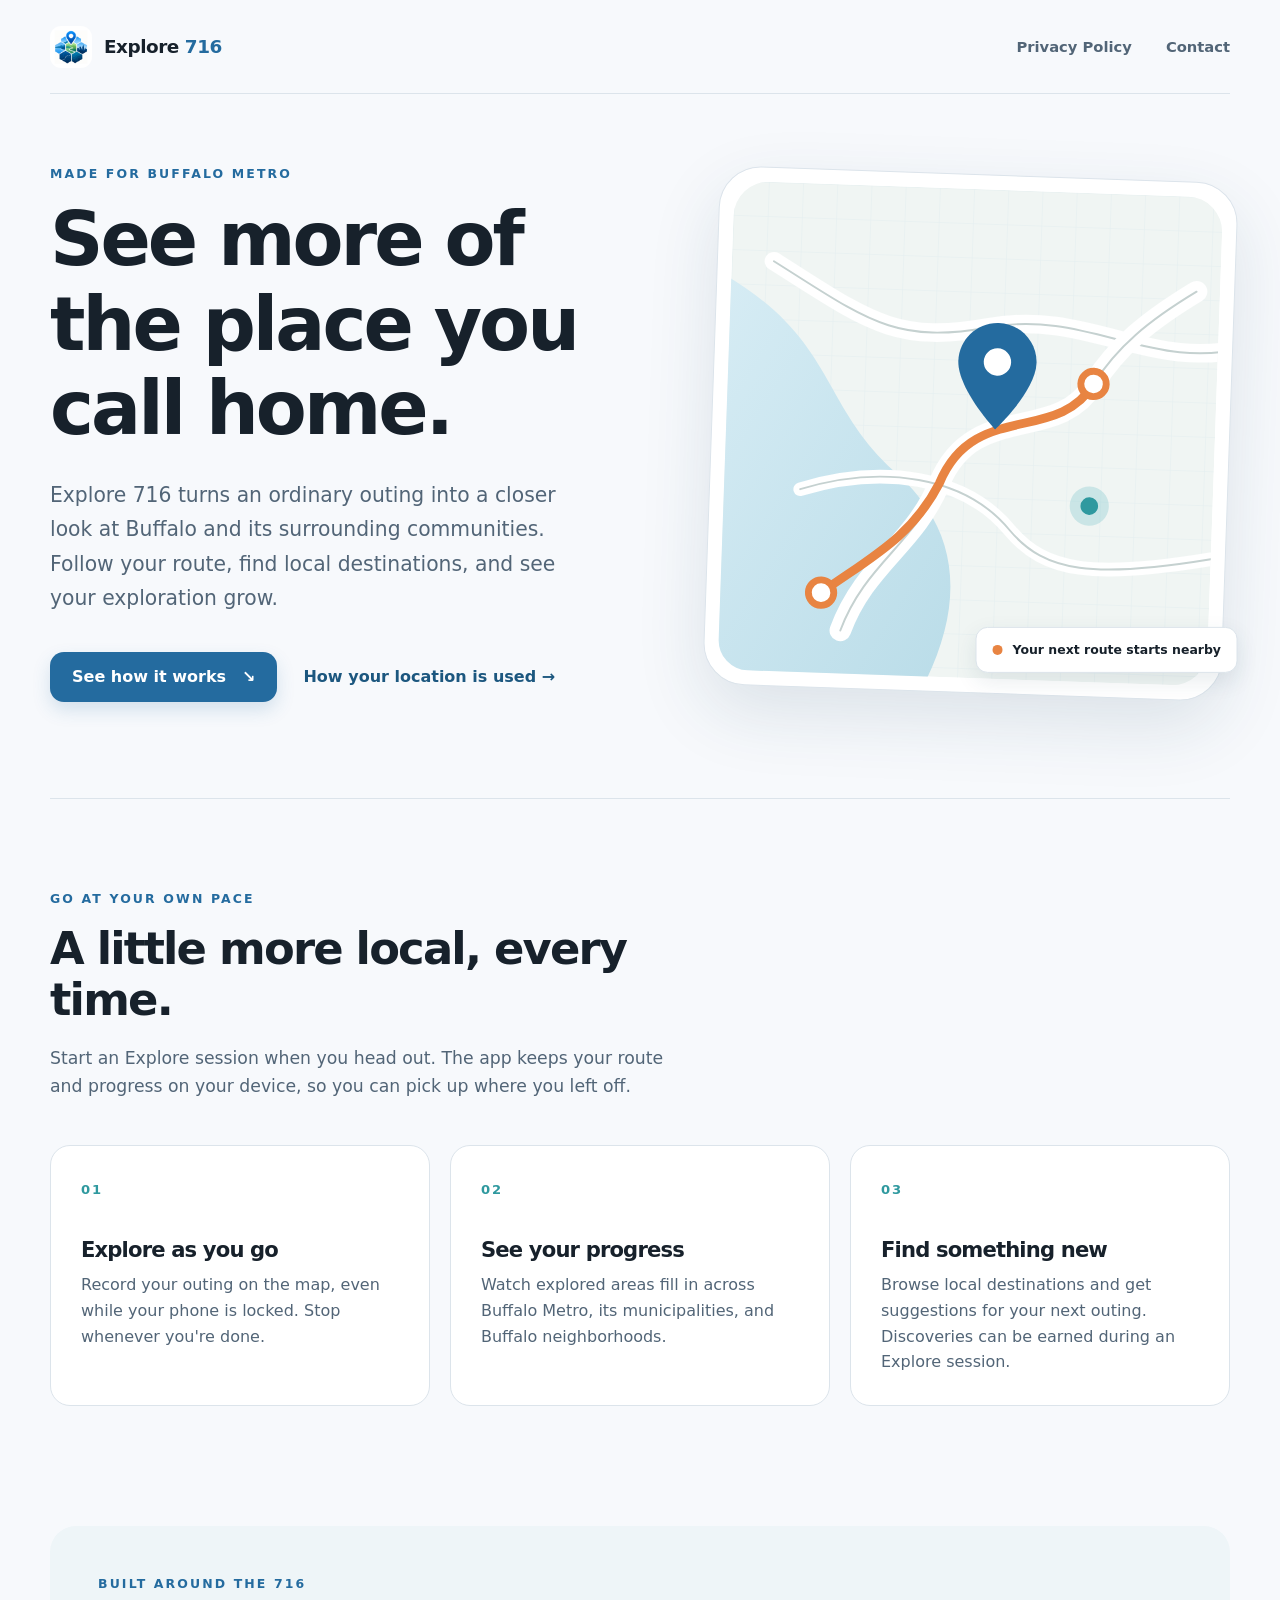
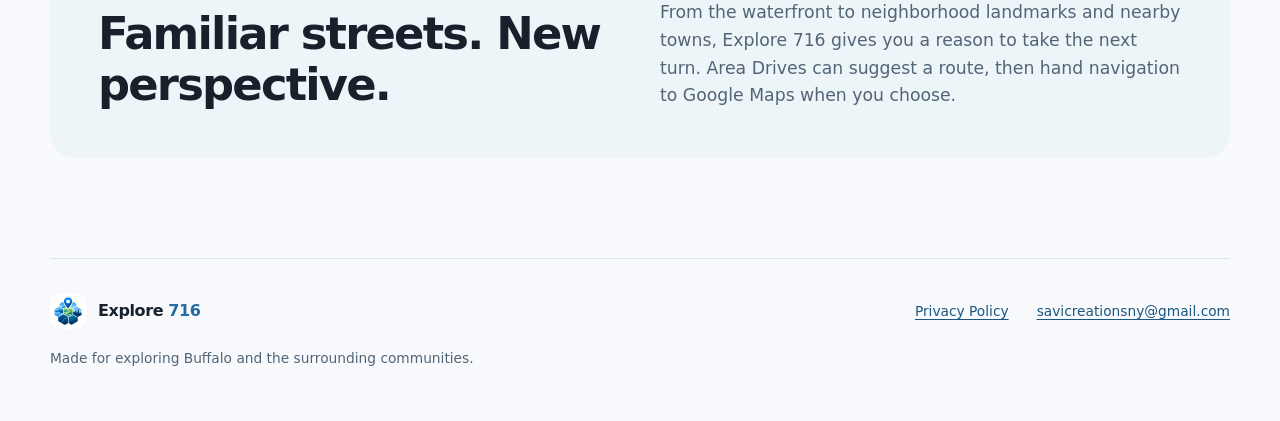
==== index.html @ f7d8512b "Publish Explore 716 website and privacy policy" ====
<!doctype html>
<html lang="en">
<head>
  <meta charset="utf-8">
  <meta name="viewport" content="width=device-width, initial-scale=1">
  <meta name="theme-color" content="#f7f9fc">
  <meta name="description" content="Explore 716 helps you discover Buffalo and its surrounding communities, record your outings, and see where you've explored.">
  <title>Explore 716 — Get out and see more of Buffalo</title>
  <link rel="icon" type="image/png" href="./assets/explore716-icon.png">
  <link rel="stylesheet" href="./styles.css">
</head>
<body>
  <a class="skip-link" href="#main">Skip to content</a>
  <header class="site-header wrap">
    <a class="brand" href="./" aria-label="Explore 716 home">
      <img src="./assets/explore716-icon.png" width="42" height="42" alt="">
      <span>Explore <strong>716</strong></span>
    </a>
    <nav aria-label="Main navigation">
      <a href="./privacy/">Privacy Policy</a>
      <a href="mailto:savicreationsny@gmail.com">Contact</a>
    </nav>
  </header>

  <main id="main">
    <section class="hero wrap" aria-labelledby="hero-title">
      <div class="hero-copy">
        <p class="eyebrow">MADE FOR BUFFALO METRO</p>
        <h1 id="hero-title">See more of the place you call home.</h1>
        <p class="hero-lede">Explore 716 turns an ordinary outing into a closer look at Buffalo and its surrounding communities. Follow your route, find local destinations, and see your exploration grow.</p>
        <div class="hero-actions">
          <a class="button button-primary" href="#how-it-works">See how it works <span aria-hidden="true">↘</span></a>
          <a class="text-link" href="./privacy/">How your location is used <span aria-hidden="true">→</span></a>
        </div>
      </div>
      <div class="hero-art" aria-hidden="true">
        <svg viewBox="0 0 500 500" role="presentation">
          <defs>
            <pattern id="grid" width="35" height="35" patternUnits="userSpaceOnUse"><path d="M 35 0 L 0 0 0 35" fill="none" stroke="#dce9ed" stroke-width="1"/></pattern>
            <linearGradient id="water" x1="0" y1="0" x2="1" y2="1"><stop stop-color="#d8edf5"/><stop offset="1" stop-color="#b9dce8"/></linearGradient>
          </defs>
          <rect width="500" height="500" rx="36" fill="#f0f5f3"/>
          <rect width="500" height="500" rx="36" fill="url(#grid)" opacity=".65"/>
          <path d="M-30 85 C110 150 91 222 173 291 C245 349 257 432 195 540 L-30 540Z" fill="url(#water)"/>
          <path d="M43 81 C138 136 168 162 264 141 C368 118 433 183 533 151" fill="none" stroke="#fff" stroke-width="19" stroke-linecap="round"/>
          <path d="M43 81 C138 136 168 162 264 141 C368 118 433 183 533 151" fill="none" stroke="#c5d1d0" stroke-width="2" stroke-linecap="round"/>
          <path d="M124 456 C147 387 196 366 220 302 C252 216 339 258 374 195 C397 156 427 129 476 97" fill="none" stroke="#fff" stroke-width="22" stroke-linecap="round"/>
          <path d="M124 456 C147 387 196 366 220 302 C252 216 339 258 374 195 C397 156 427 129 476 97" fill="none" stroke="#c5d1d0" stroke-width="2" stroke-linecap="round"/>
          <path d="M78 313 C160 285 246 293 294 348 C331 389 381 394 500 370" fill="none" stroke="#fff" stroke-width="14" stroke-linecap="round"/>
          <path d="M78 313 C160 285 246 293 294 348 C331 389 381 394 500 370" fill="none" stroke="#c5d1d0" stroke-width="2" stroke-linecap="round"/>
          <path d="M103 418 C151 381 193 359 220 302 C252 216 339 258 374 195" fill="none" stroke="#e88442" stroke-width="9" stroke-linecap="round" stroke-linejoin="round"/>
          <circle cx="103" cy="418" r="13" fill="#fff" stroke="#e88442" stroke-width="7"/>
          <circle cx="374" cy="195" r="13" fill="#fff" stroke="#e88442" stroke-width="7"/>
          <path d="M275 136 c-22 0-40 18-40 40 0 29 40 69 40 69s40-40 40-69c0-22-18-40-40-40Z" fill="#246b9f"/>
          <circle cx="275" cy="176" r="14" fill="#fff"/>
          <circle cx="374" cy="320" r="20" fill="#43aeb5" opacity=".22"/>
          <circle cx="374" cy="320" r="9" fill="#2f999f"/>
        </svg>
        <div class="art-label"><span class="art-label-dot"></span> Your next route starts nearby</div>
      </div>
    </section>

    <section id="how-it-works" class="section wrap" aria-labelledby="how-title">
      <div class="section-heading">
        <p class="eyebrow">GO AT YOUR OWN PACE</p>
        <h2 id="how-title">A little more local, every time.</h2>
        <p>Start an Explore session when you head out. The app keeps your route and progress on your device, so you can pick up where you left off.</p>
      </div>
      <div class="feature-grid">
        <article class="feature">
          <span class="feature-number">01</span>
          <h3>Explore as you go</h3>
          <p>Record your outing on the map, even while your phone is locked. Stop whenever you're done.</p>
        </article>
        <article class="feature">
          <span class="feature-number">02</span>
          <h3>See your progress</h3>
          <p>Watch explored areas fill in across Buffalo Metro, its municipalities, and Buffalo neighborhoods.</p>
        </article>
        <article class="feature">
          <span class="feature-number">03</span>
          <h3>Find something new</h3>
          <p>Browse local destinations and get suggestions for your next outing. Discoveries can be earned during an Explore session.</p>
        </article>
      </div>
    </section>

    <section class="callout wrap" aria-labelledby="local-title">
      <div>
        <p class="eyebrow">BUILT AROUND THE 716</p>
        <h2 id="local-title">Familiar streets. New perspective.</h2>
      </div>
      <p>From the waterfront to neighborhood landmarks and nearby towns, Explore 716 gives you a reason to take the next turn. Area Drives can suggest a route, then hand navigation to Google Maps when you choose.</p>
    </section>
  </main>

  <footer class="footer wrap">
    <div class="brand footer-brand"><img src="./assets/explore716-icon.png" width="36" height="36" alt=""><span>Explore <strong>716</strong></span></div>
    <div class="footer-links">
      <a href="./privacy/">Privacy Policy</a>
      <a href="mailto:savicreationsny@gmail.com">savicreationsny@gmail.com</a>
    </div>
    <p>Made for exploring Buffalo and the surrounding communities.</p>
  </footer>
</body>
</html>
---- styles.css ----
:root {
  color-scheme: light;
  --bg: #f7f9fc;
  --surface: #ffffff;
  --surface-tint: #eef5f8;
  --ink: #17212b;
  --muted: #526577;
  --blue: #246b9f;
  --blue-dark: #1c577f;
  --teal: #2f999f;
  --orange: #e88442;
  --line: #dce4eb;
  font-family: Inter, ui-sans-serif, system-ui, -apple-system, BlinkMacSystemFont, "Segoe UI", sans-serif;
}

* { box-sizing: border-box; }
html { scroll-behavior: smooth; }
body { margin: 0; background: var(--bg); color: var(--ink); line-height: 1.6; }
img, svg { display: block; max-width: 100%; }
a { color: var(--blue-dark); text-underline-offset: .2em; }
a:hover { color: var(--blue); }
a:focus-visible { outline: 3px solid var(--orange); outline-offset: 4px; border-radius: 4px; }
.wrap { width: min(1180px, calc(100% - 48px)); margin-inline: auto; }
.skip-link { position: absolute; top: -100px; left: 16px; z-index: 10; padding: 10px 16px; background: var(--ink); color: #fff; }
.skip-link:focus { top: 12px; }

.site-header { min-height: 94px; display: flex; align-items: center; justify-content: space-between; gap: 24px; border-bottom: 1px solid var(--line); }
.brand { display: inline-flex; align-items: center; gap: 12px; color: var(--ink); text-decoration: none; font-size: 1.15rem; font-weight: 750; letter-spacing: -.025em; white-space: nowrap; }
.brand img { width: 42px; height: 42px; border-radius: 11px; }
.brand strong { color: var(--blue); }
nav { display: flex; flex-wrap: wrap; gap: clamp(14px, 3vw, 34px); align-items: center; }
nav a { color: var(--muted); font-size: .92rem; font-weight: 650; text-decoration: none; }
nav a:hover { color: var(--blue); text-decoration: underline; }

.eyebrow { margin: 0 0 14px; color: var(--blue); font-size: .78rem; font-weight: 800; letter-spacing: .17em; }
h1, h2, h3 { line-height: 1.14; letter-spacing: -.04em; }
h1 { margin: 0; font-size: clamp(2.8rem, 5.8vw, 5.6rem); font-weight: 800; }
h2 { margin: 0; font-size: clamp(2rem, 3.5vw, 3.3rem); }
h3 { margin: 0 0 10px; font-size: 1.32rem; }
p { margin-top: 0; }
.hero { display: grid; grid-template-columns: minmax(0, 1.07fr) minmax(0, .93fr); align-items: center; gap: clamp(32px, 5vw, 76px); min-height: 690px; padding-block: 70px 96px; }
.hero-copy { max-width: 610px; }
.hero-lede { max-width: 540px; margin: 26px 0 0; color: var(--muted); font-size: clamp(1.05rem, 1.65vw, 1.27rem); line-height: 1.7; }
.hero-actions { display: flex; align-items: center; flex-wrap: wrap; gap: 20px 26px; margin-top: 36px; }
.button { min-height: 50px; display: inline-flex; align-items: center; justify-content: center; gap: 16px; padding: 12px 22px; border-radius: 14px; font-weight: 750; text-decoration: none; }
.button-primary { color: #fff; background: var(--blue); box-shadow: 0 8px 18px rgba(36, 107, 159, .17); }
.button-primary:hover { color: #fff; background: var(--blue-dark); }
.text-link { font-weight: 700; text-decoration: none; }
.text-link:hover { text-decoration: underline; }
.hero-art { position: relative; padding: 14px; border: 1px solid var(--line); border-radius: 42px; background: #fff; box-shadow: 0 26px 70px rgba(27, 64, 89, .12); transform: rotate(2deg); }
.hero-art svg { width: 100%; aspect-ratio: 1; border-radius: 30px; }
.art-label { position: absolute; right: -17px; bottom: 24px; display: flex; align-items: center; gap: 10px; padding: 12px 16px; border: 1px solid var(--line); border-radius: 12px; background: #fff; box-shadow: 0 8px 22px rgba(27, 64, 89, .1); color: var(--ink); font-size: .78rem; font-weight: 700; transform: rotate(-2deg); }
.art-label-dot { width: 10px; height: 10px; border-radius: 50%; background: var(--orange); }

.section { padding-block: 90px 120px; border-top: 1px solid var(--line); }
.section-heading { max-width: 650px; }
.section-heading > p:last-child { margin-top: 20px; color: var(--muted); font-size: 1.08rem; }
.feature-grid { display: grid; grid-template-columns: repeat(3, minmax(0, 1fr)); gap: 20px; margin-top: 45px; }
.feature { min-height: 235px; padding: 30px; border: 1px solid var(--line); border-radius: 20px; background: var(--surface); }
.feature-number { display: inline-block; margin-bottom: 38px; color: var(--teal); font-size: .82rem; font-weight: 800; letter-spacing: .14em; }
.feature p { margin: 0; color: var(--muted); }
.callout { display: grid; grid-template-columns: 1fr 1fr; align-items: end; gap: 40px; margin-bottom: 100px; padding: 48px; border-radius: 26px; background: var(--surface-tint); }
.callout p:last-child { margin: 0; color: var(--muted); font-size: 1.08rem; }
.footer { display: flex; align-items: center; flex-wrap: wrap; gap: 18px 36px; padding-block: 34px 52px; border-top: 1px solid var(--line); color: var(--muted); font-size: .86rem; }
.footer-brand { margin-right: auto; font-size: 1rem; }
.footer-brand img { width: 36px; height: 36px; }
.footer-links { display: flex; flex-wrap: wrap; gap: 14px 28px; }
.footer p { flex-basis: 100%; margin: 0; }

.policy { max-width: 800px; padding-block: 64px 95px; }
.policy h1 { font-size: clamp(2.8rem, 5vw, 4.2rem); }
.policy-meta { margin: 16px 0 30px; color: var(--muted); font-size: .9rem; }
.policy-intro { color: var(--muted); font-size: 1.16rem; }
.policy-note { margin-block: 34px 46px; padding: 22px 24px; border-left: 4px solid var(--teal); border-radius: 0 14px 14px 0; background: var(--surface-tint); }
.policy section { padding-block: 24px; border-top: 1px solid var(--line); }
.policy h2 { margin-bottom: 15px; font-size: 1.55rem; }
.policy section p { margin: 0 0 15px; color: #344454; }
.policy section p:last-child { margin-bottom: 0; }
.policy a { overflow-wrap: anywhere; }

@media (max-width: 850px) {
  .hero { grid-template-columns: 1fr; min-height: 0; padding-block: 72px 80px; }
  .hero-copy { max-width: 680px; }
  .hero-art { width: min(540px, 90%); margin-inline: auto; }
  .feature-grid { grid-template-columns: 1fr; }
  .feature { min-height: 0; }
  .feature-number { margin-bottom: 22px; }
  .callout { grid-template-columns: 1fr; gap: 22px; }
}
@media (max-width: 540px) {
  .wrap { width: min(100% - 32px, 1180px); }
  .site-header { min-height: 76px; gap: 14px; }
  .brand { gap: 8px; font-size: 1rem; }
  .brand img { width: 34px; height: 34px; }
  nav { gap: 14px; }
  nav a { font-size: .78rem; }
  .hero { padding-block: 54px 82px; gap: 44px; }
  .hero-lede { margin-top: 20px; }
  .hero-actions { align-items: stretch; flex-direction: column; gap: 16px; }
  .button { width: 100%; }
  .hero-art { width: calc(100% - 14px); }
  .art-label { right: -12px; bottom: -18px; font-size: .7rem; }
  .section { padding-block: 72px 90px; }
  .feature { padding: 24px; }
  .callout { margin-bottom: 72px; padding: 28px 24px; }
  .footer { padding-bottom: 36px; }
  .policy { padding-block: 46px 75px; }
}
@media (prefers-reduced-motion: reduce) {
  html { scroll-behavior: auto; }
}
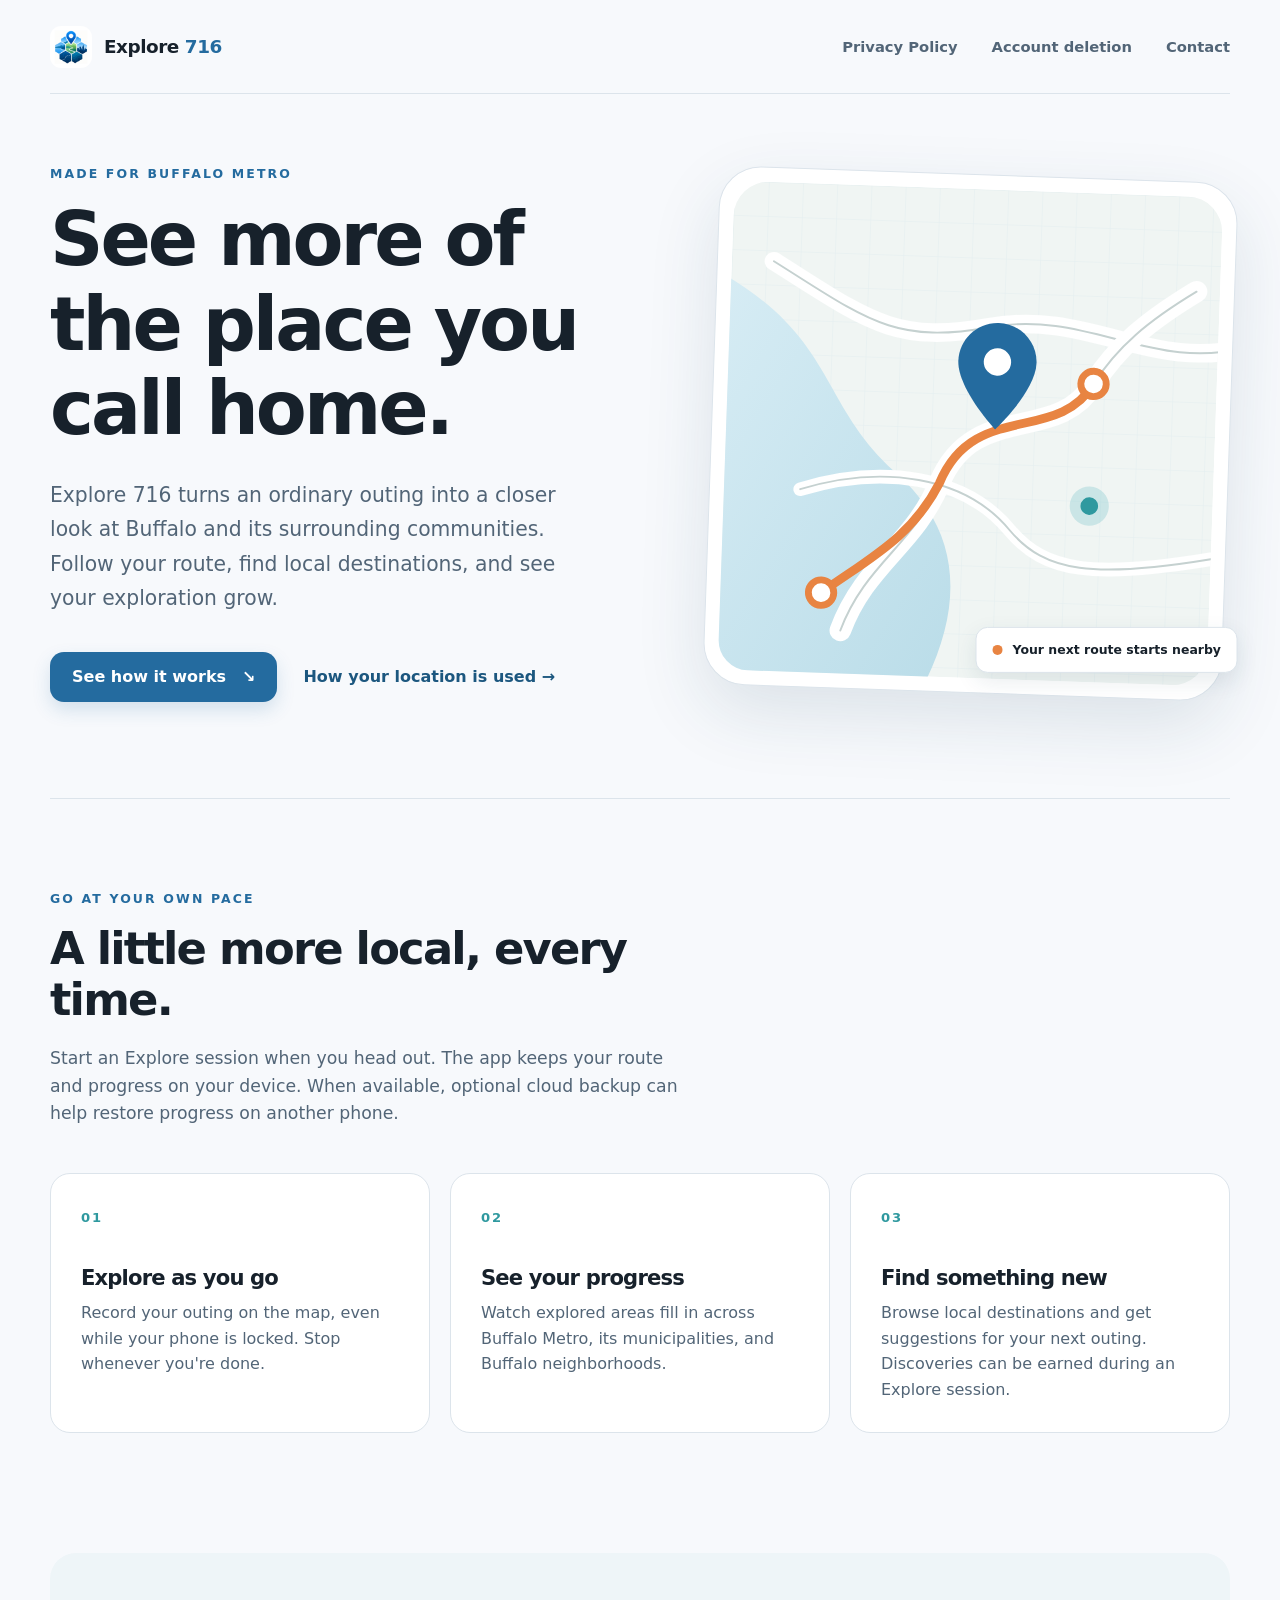
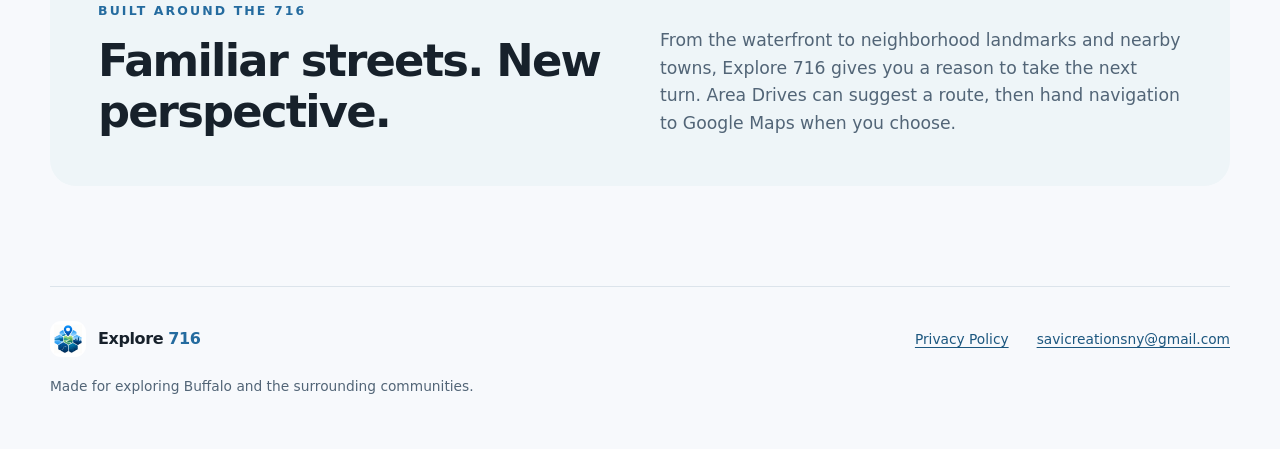
==== commit 2c13081d: "Document optional backup and account deletion" ====
--- a/index.html
+++ b/index.html
@@ -18,6 +18,7 @@
     </a>
     <nav aria-label="Main navigation">
       <a href="./privacy/">Privacy Policy</a>
+      <a href="./account-deletion/">Account deletion</a>
       <a href="mailto:savicreationsny@gmail.com">Contact</a>
     </nav>
   </header>
@@ -64,7 +65,7 @@
       <div class="section-heading">
         <p class="eyebrow">GO AT YOUR OWN PACE</p>
         <h2 id="how-title">A little more local, every time.</h2>
-        <p>Start an Explore session when you head out. The app keeps your route and progress on your device, so you can pick up where you left off.</p>
+        <p>Start an Explore session when you head out. The app keeps your route and progress on your device. When available, optional cloud backup can help restore progress on another phone.</p>
       </div>
       <div class="feature-grid">
         <article class="feature">
